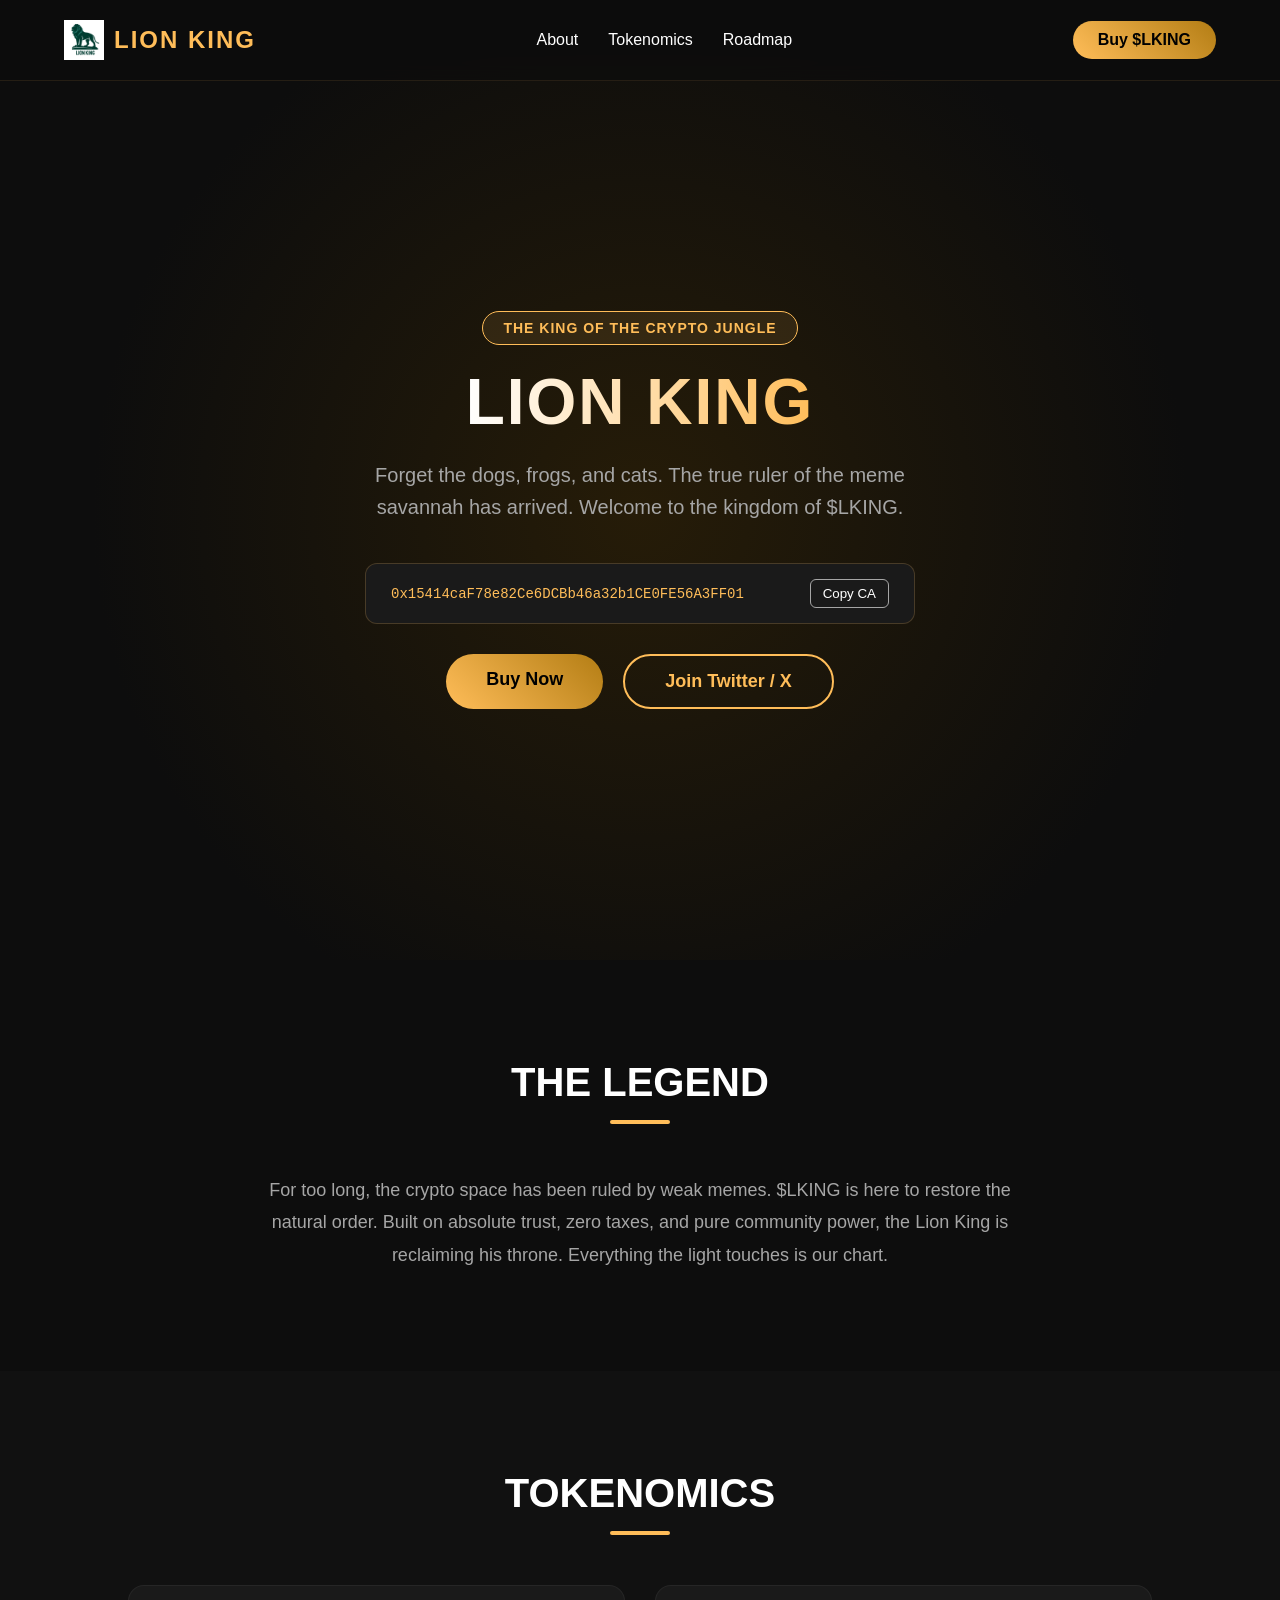
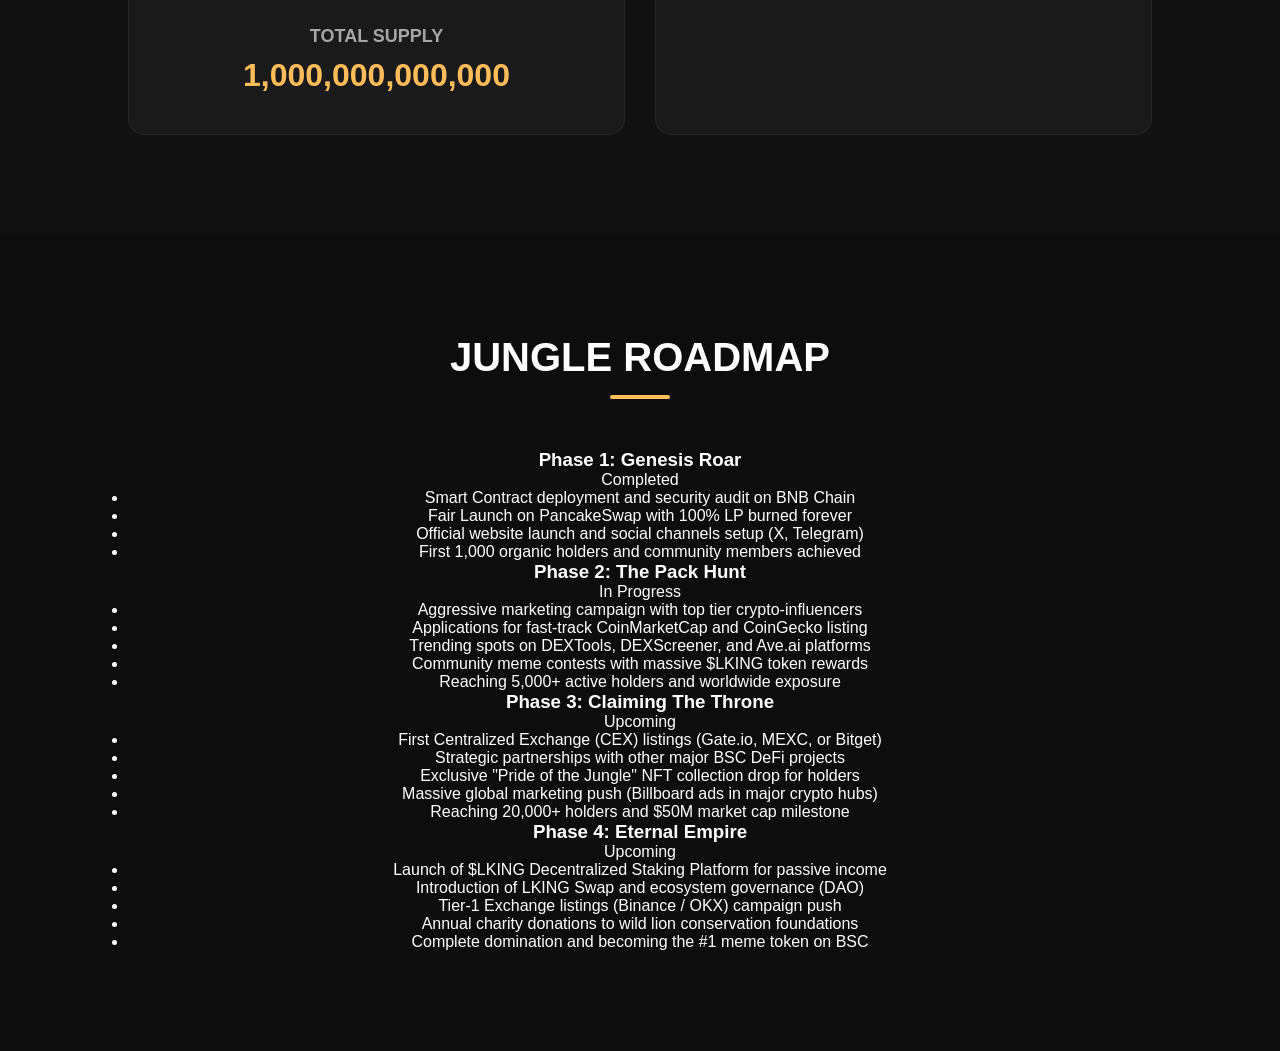
==== index.html @ 3ff4e8a4 "Update index.html" ====
<!DOCTYPE html>
<html lang="en">
<head>
    <meta charset="UTF-8">
    <meta name="viewport" content="width=device-width, initial-scale=1.0">
    <title> 
        <link rel="icon" type="image/png" href="Logo200x200png.png"> LION KING ($LKING) — The True King of Crypto Jungle</title>
    <style>
        :root {
            --gold: #ffbd59;
            --dark-gold: #b37d14;
            --bg-dark: #0d0d0d;
            --card-bg: #1a1a1a;
            --text-light: #ffffff;
            --text-gray: #a6a6a6;
        }

        * {
            margin: 0;
            padding: 0;
            box-sizing: border-box;
            font-family: 'Segoe UI', Tahoma, Geneva, Verdana, sans-serif;
            scroll-behavior: smooth;
        }

        body {
            background-color: var(--bg-dark);
            color: var(--text-light);
            overflow-x: hidden;
        }

        /* Navigation */
        nav {
            display: flex;
            justify-content: space-between;
            align-items: center;
            padding: 20px 5%;
            background: rgba(13, 13, 13, 0.8);
            backdrop-filter: blur(10px);
            position: fixed;
            width: 100%;
            top: 0;
            z-index: 1000;
            border-bottom: 1px solid rgba(255, 189, 89, 0.1);
        }

        .logo {
            font-size: 24px;
            font-weight: bold;
            color: var(--gold);
            text-transform: uppercase;
            letter-spacing: 2px;
        }

        .nav-links {
            display: flex;
            list-style: none;
            gap: 30px;
        }

        .nav-links a {
            color: var(--text-light);
            text-decoration: none;
            font-weight: 500;
            transition: color 0.3s;
        }

        .nav-links a:hover {
            color: var(--gold);
        }

        .btn-buy {
            background: linear-gradient(45deg, var(--gold), var(--dark-gold));
            color: #000;
            padding: 10px 25px;
            border-radius: 50px;
            text-decoration: none;
            font-weight: bold;
            transition: transform 0.3s, box-shadow 0.3s;
        }

        .btn-buy:hover {
            transform: translateY(-2px);
            box-shadow: 0 5px 15px rgba(255, 189, 89, 0.4);
        }

        /* Hero Section */
        .hero {
            min-height: 100vh;
            display: flex;
            flex-direction: column;
            justify-content: center;
            align-items: center;
            text-align: center;
            padding: 0 20px;
            background: radial-gradient(circle at center, #261c08 0%, var(--bg-dark) 70%);
            margin-top: 60px;
        }

        .hero-badge {
            background: rgba(255, 189, 89, 0.1);
            border: 1px solid var(--gold);
            color: var(--gold);
            padding: 8px 20px;
            border-radius: 30px;
            font-size: 14px;
            font-weight: bold;
            margin-bottom: 20px;
            letter-spacing: 1px;
        }

        .hero h1 {
            font-size: 64px;
            font-weight: 900;
            text-transform: uppercase;
            letter-spacing: 2px;
            margin-bottom: 20px;
            background: linear-gradient(to right, #fff, var(--gold));
            -webkit-background-clip: text;
            -webkit-text-fill-color: transparent;
        }

        .hero p {
            font-size: 20px;
            color: var(--text-gray);
            max-width: 600px;
            margin-bottom: 40px;
            line-height: 1.6;
        }

        /* CA Container */
        .ca-container {
            background: var(--card-bg);
            border: 1px solid rgba(255, 189, 89, 0.2);
            padding: 15px 25px;
            border-radius: 12px;
            display: flex;
            align-items: center;
            gap: 15px;
            max-width: 550px;
            width: 100%;
            justify-content: space-between;
            margin-bottom: 30px;
        }

        .ca-text {
            font-family: monospace;
            color: var(--gold);
            font-size: 14px;
            overflow: hidden;
            text-overflow: ellipsis;
            white-space: nowrap;
        }

        .btn-copy {
            background: transparent;
            border: 1px solid var(--text-gray);
            color: var(--text-light);
            padding: 6px 12px;
            border-radius: 6px;
            cursor: pointer;
            transition: all 0.3s;
        }

        .btn-copy:hover {
            background: var(--gold);
            color: #000;
            border-color: var(--gold);
        }

        /* About Section */
        .section {
            padding: 100px 10%;
            text-align: center;
        }

        .section-title {
            font-size: 40px;
            text-transform: uppercase;
            margin-bottom: 50px;
            position: relative;
        }

        .section-title::after {
            content: '';
            display: block;
            width: 60px;
            height: 4px;
            background: var(--gold);
            margin: 15px auto 0;
            border-radius: 2px;
        }

        .about-text {
            font-size: 18px;
            color: var(--text-gray);
            max-width: 800px;
            margin: 0 auto;
            line-height: 1.8;
        }

        /* Tokenomics Grid */
        .tokenomics-grid {
            display: grid;
            grid-template-columns: repeat(auto-fit, minmax(250px, 1fr));
            gap: 30px;
            margin-top: 40px;
        }

        .token-card {
            background: var(--card-bg);
            padding: 40px 30px;
            border-radius: 16px;
            border: 1px solid rgba(255, 255, 255, 0.05);
            transition: transform 0.3s, border-color 0.3s;
        }

        .token-card:hover {
            transform: translateY(-5px);
            border-color: rgba(255, 189, 89, 0.3);
        }

        .token-card h3 {
            font-size: 18px;
            color: var(--text-gray);
            text-transform: uppercase;
            margin-bottom: 10px;
        }

        .token-card p {
            font-size: 32px;
            font-weight: bold;
            color: var(--gold);
        }

        /* Roadmap Timeline */
        .roadmap-list {
            max-width: 700px;
            margin: 0 auto;
            text-align: left;
        }

        .roadmap-step {
            background: var(--card-bg);
            padding: 25px;
            border-radius: 12px;
            margin-bottom: 20px;
            border-left: 5px solid var(--gold);
        }

        .roadmap-step h3 {
            color: var(--gold);
            margin-bottom: 10px;
            font-size: 20px;
        }

        .roadmap-step ul {
            list-style-position: inside;
            color: var(--text-gray);
            line-height: 1.6;
        }

        /* Footer */
        footer {
            background: #050505;
            padding: 40px 5%;
            text-align: center;
            border-top: 1px solid rgba(255, 255, 255, 0.05);
            color: var(--text-gray);
            font-size: 14px;
        }

        .footer-links {
            display: flex;
            justify-content: center;
            gap: 20px;
            margin-bottom: 20px;
        }

        .footer-links a {
            color: var(--text-light);
            text-decoration: none;
        }

        .footer-links a:hover {
            color: var(--gold);
        }

        /* Responsive Design */
        @media (max-width: 768px) {
            .nav-links, .btn-buy-nav { display: none; }
            .hero h1 { font-size: 40px; }
            .hero p { font-size: 16px; }
            .section { padding: 60px 5%; }
        }
    </style>
</head>
<body>

    <!-- Navigation -->
        <!-- Navigation -->
    <nav>
        <div class="logo" style="display: flex; align-items: center; gap: 10px;">
            <img src="Logo200x200png.png" alt="Lion King Logo" style="height: 40px; width: auto; object-fit: contain;">
            <span>Lion King</span>
        </div>
        <ul class="nav-links">
            <li><a href="#about">About</a></li>
            <li><a href="#tokenomics">Tokenomics</a></li>
            <li><a href="#roadmap">Roadmap</a></li>
        </ul>
        <a href="buytoken.html" target="_blank" class="btn-buy btn-buy-nav">Buy $LKING</a>
    </nav>

    <!-- Hero Section -->
    <header class="hero">
        <div class="hero-badge">THE KING OF THE CRYPTO JUNGLE</div>
        <h1>LION KING</h1>
        <p>Forget the dogs, frogs, and cats. The true ruler of the meme savannah has arrived. Welcome to the kingdom of $LKING.</p>
        
        <!-- Contract Address Box -->
        <div class="ca-container">
            <span class="ca-text" id="caToken">0x15414caF78e82Ce6DCBb46a32b1CE0FE56A3FF01</span>
            <button class="btn-copy" onclick="copyCA()">Copy CA</button>
        </div>

        <div style="display: flex; gap: 20px;">
            <a href="buytoken.html" target="_blank" class="btn-buy" style="padding: 15px 40px; font-size: 18px;">Buy Now</a>
            <a href="https://x.com/LKING_Coin" target="_blank" class="btn-buy" style="padding: 15px 40px; font-size: 18px; background: transparent; border: 2px solid var(--gold); color: var(--gold);">Join Twitter / X</a>
        </div>
    </header>

    <!-- About Section -->
    <section class="section" id="about">
        <h2 class="section-title">The Legend</h2>
        <p class="about-text">
            For too long, the crypto space has been ruled by weak memes. $LKING is here to restore the natural order. Built on absolute trust, zero taxes, and pure community power, the Lion King is reclaiming his throne. Everything the light touches is our chart.
        </p>
    </section>

    <!-- Tokenomics Section -->
    <section class="section" id="tokenomics" style="background-color: #111111;">
        <h2 class="section-title">Tokenomics</h2>
        <div class="tokenomics-grid">
            <div class="token-card">
                <h3>Total Supply</h3>
                <p>1,000,000,000,000</p>
            </div>
            <div class="token-card"></div>
    </section>            
    <!-- Beautiful New Roadmap Section -->
    <section id="roadmap" class="section">
        <h2 class="section-title">Jungle Roadmap</h2>
        <div class="roadmap-container">
            
            <!-- Phase 1 -->
            <div class="roadmap-item completed">
                <div class="roadmap-dot"></div>
                <div class="roadmap-box">
                    <div class="roadmap-header">
                        <h3>Phase 1: Genesis Roar</h3>
                        <span class="status-badge done">Completed</span>
                    </div>
                    <ul>
                        <li>Smart Contract deployment and security audit on BNB Chain</li>
                        <li>Fair Launch on PancakeSwap with 100% LP burned forever</li>
                        <li>Official website launch and social channels setup (X, Telegram)</li>
                        <li>First 1,000 organic holders and community members achieved</li>
                    </ul>
                </div>
            </div>

            <!-- Phase 2 -->
            <div class="roadmap-item">
                <div class="roadmap-dot"></div>
                <div class="roadmap-box">
                    <div class="roadmap-header">
                        <h3>Phase 2: The Pack Hunt</h3>
                        <span class="status-badge active">In Progress</span>
                    </div>
                    <ul>
                        <li>Aggressive marketing campaign with top tier crypto-influencers</li>
                        <li>Applications for fast-track CoinMarketCap and CoinGecko listing</li>
                        <li>Trending spots on DEXTools, DEXScreener, and Ave.ai platforms</li>
                        <li>Community meme contests with massive $LKING token rewards</li>
                        <li>Reaching 5,000+ active holders and worldwide exposure</li>
                    </ul>
                </div>
            </div>

            <!-- Phase 3 -->
            <div class="roadmap-item upcoming">
                <div class="roadmap-dot"></div>
                <div class="roadmap-box">
                    <div class="roadmap-header">
                        <h3>Phase 3: Claiming The Throne</h3>
                        <span class="status-badge upcoming">Upcoming</span>
                    </div>
                    <ul>
                        <li>First Centralized Exchange (CEX) listings (Gate.io, MEXC, or Bitget)</li>
                        <li>Strategic partnerships with other major BSC DeFi projects</li>
                        <li>Exclusive "Pride of the Jungle" NFT collection drop for holders</li>
                        <li>Massive global marketing push (Billboard ads in major crypto hubs)</li>
                        <li>Reaching 20,000+ holders and $50M market cap milestone</li>
                    </ul>
                </div>
            </div>

            <!-- Phase 4 -->
            <div class="roadmap-item upcoming">
                <div class="roadmap-dot"></div>
                <div class="roadmap-box">
                    <div class="roadmap-header">
                        <h3>Phase 4: Eternal Empire</h3>
                        <span class="status-badge upcoming">Upcoming</span>
                    </div>
                    <ul>
                        <li>Launch of $LKING Decentralized Staking Platform for passive income</li>
                        <li>Introduction of LKING Swap and ecosystem governance (DAO)</li>
                        <li>Tier-1 Exchange listings (Binance / OKX) campaign push</li>
                        <li>Annual charity donations to wild lion conservation foundations</li>
                        <li>Complete domination and becoming the #1 meme token on BSC</li>
                    </ul>
                </div>
            </div>

        </div>
    </section>
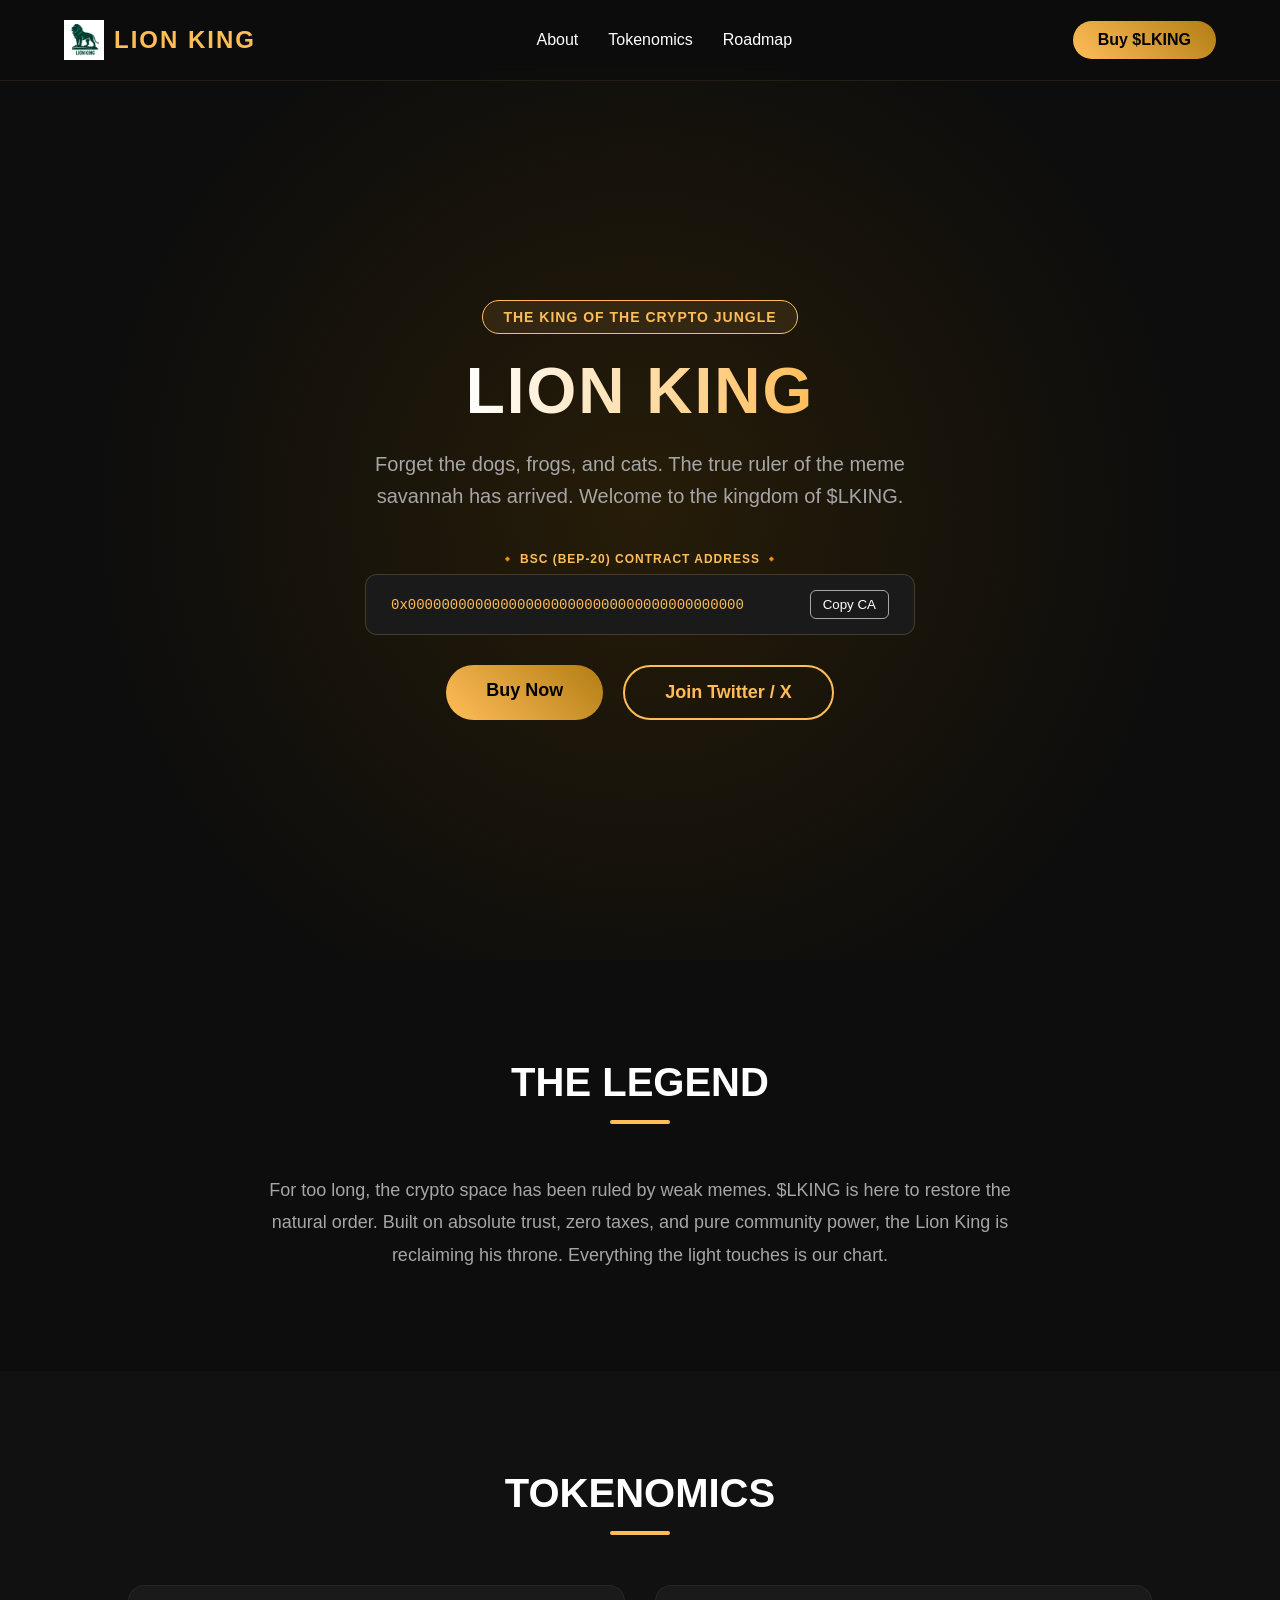
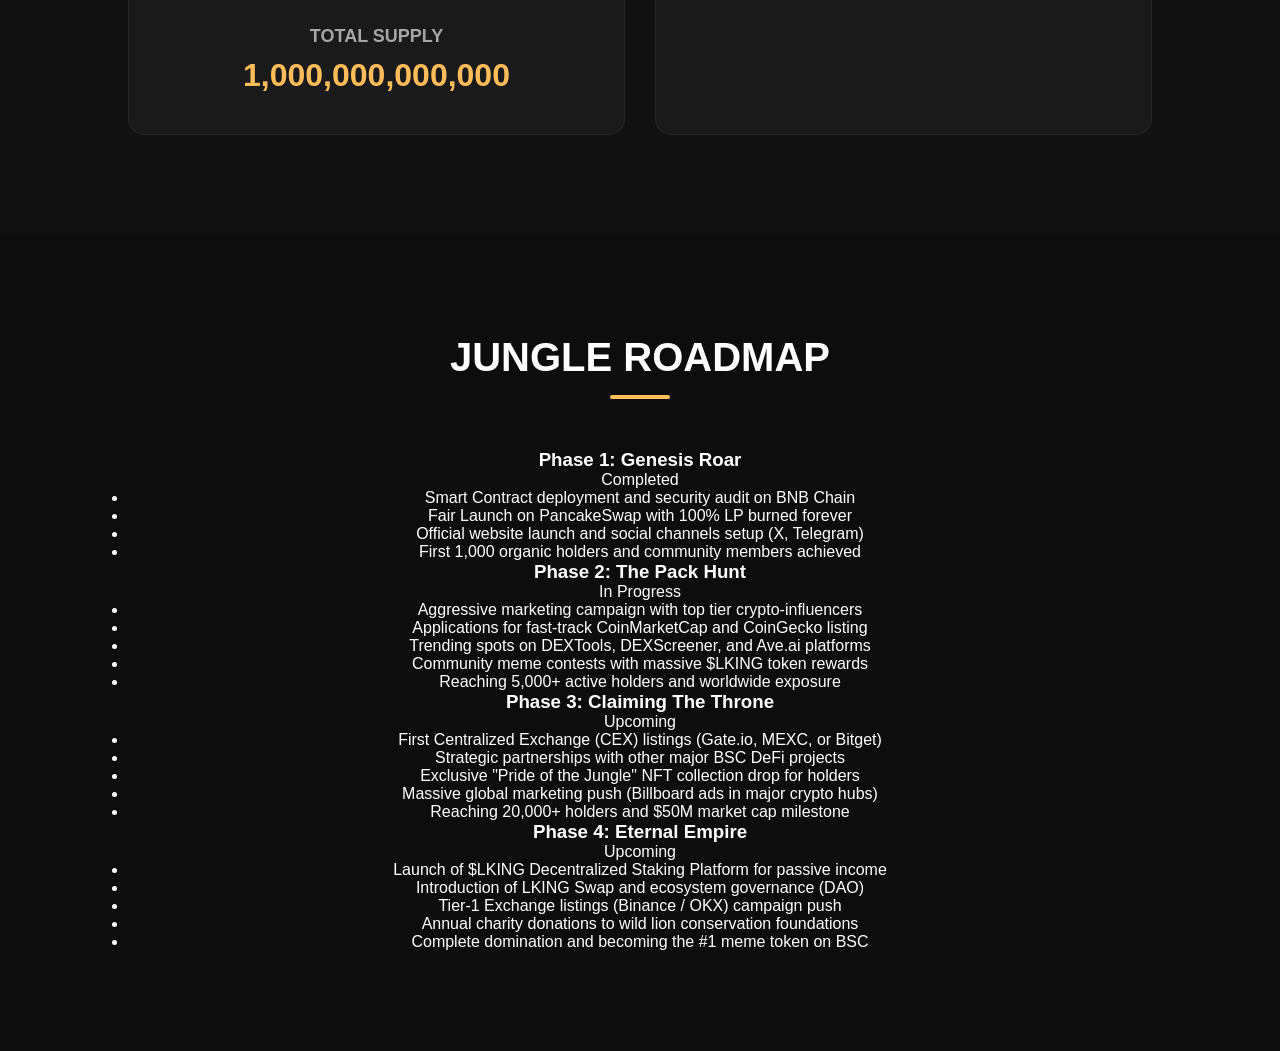
==== commit 21c32c83: "Update index.html" ====
--- a/index.html
+++ b/index.html
@@ -318,10 +318,15 @@
         <h1>LION KING</h1>
         <p>Forget the dogs, frogs, and cats. The true ruler of the meme savannah has arrived. Welcome to the kingdom of $LKING.</p>
         
-        <!-- Contract Address Box -->
-        <div class="ca-container">
-            <span class="ca-text" id="caToken">0x15414caF78e82Ce6DCBb46a32b1CE0FE56A3FF01</span>
-            <button class="btn-copy" onclick="copyCA()">Copy CA</button>
+       <!-- Contract Address Container -->
+        <div style="text-align: center; margin-bottom: 30px; width: 100%; max-width: 550px;">
+            <div style="font-size: 12px; color: var(--gold); text-transform: uppercase; letter-spacing: 1px; margin-bottom: 8px; font-weight: bold;">
+                🔸 BSC (BEP-20) Contract Address 🔸
+            </div>
+            <div class="ca-container" style="margin-bottom: 0;">
+                <span class="ca-text" id="ca-value">0x0000000000000000000000000000000000000000</span>
+                <button class="btn-copy" id="btn-copy">Copy CA</button>
+            </div>
         </div>
 
         <div style="display: flex; gap: 20px;">
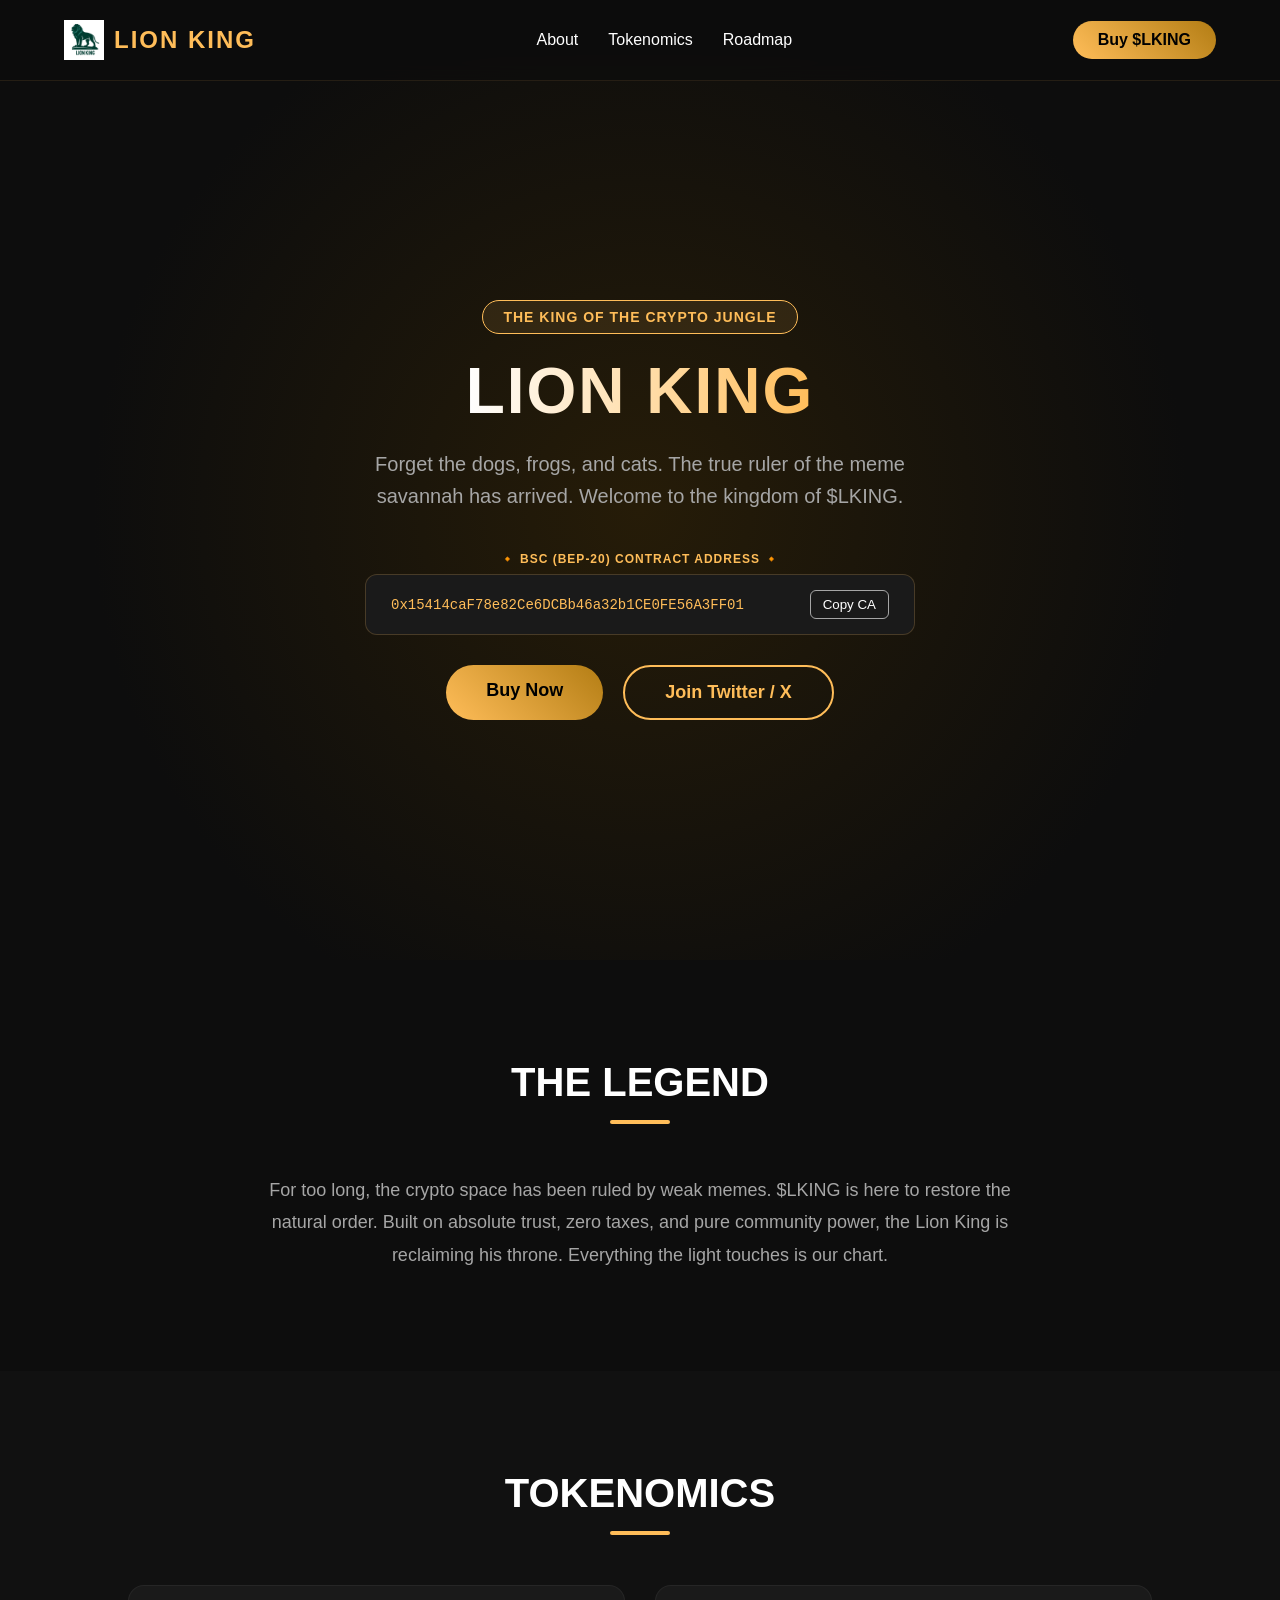
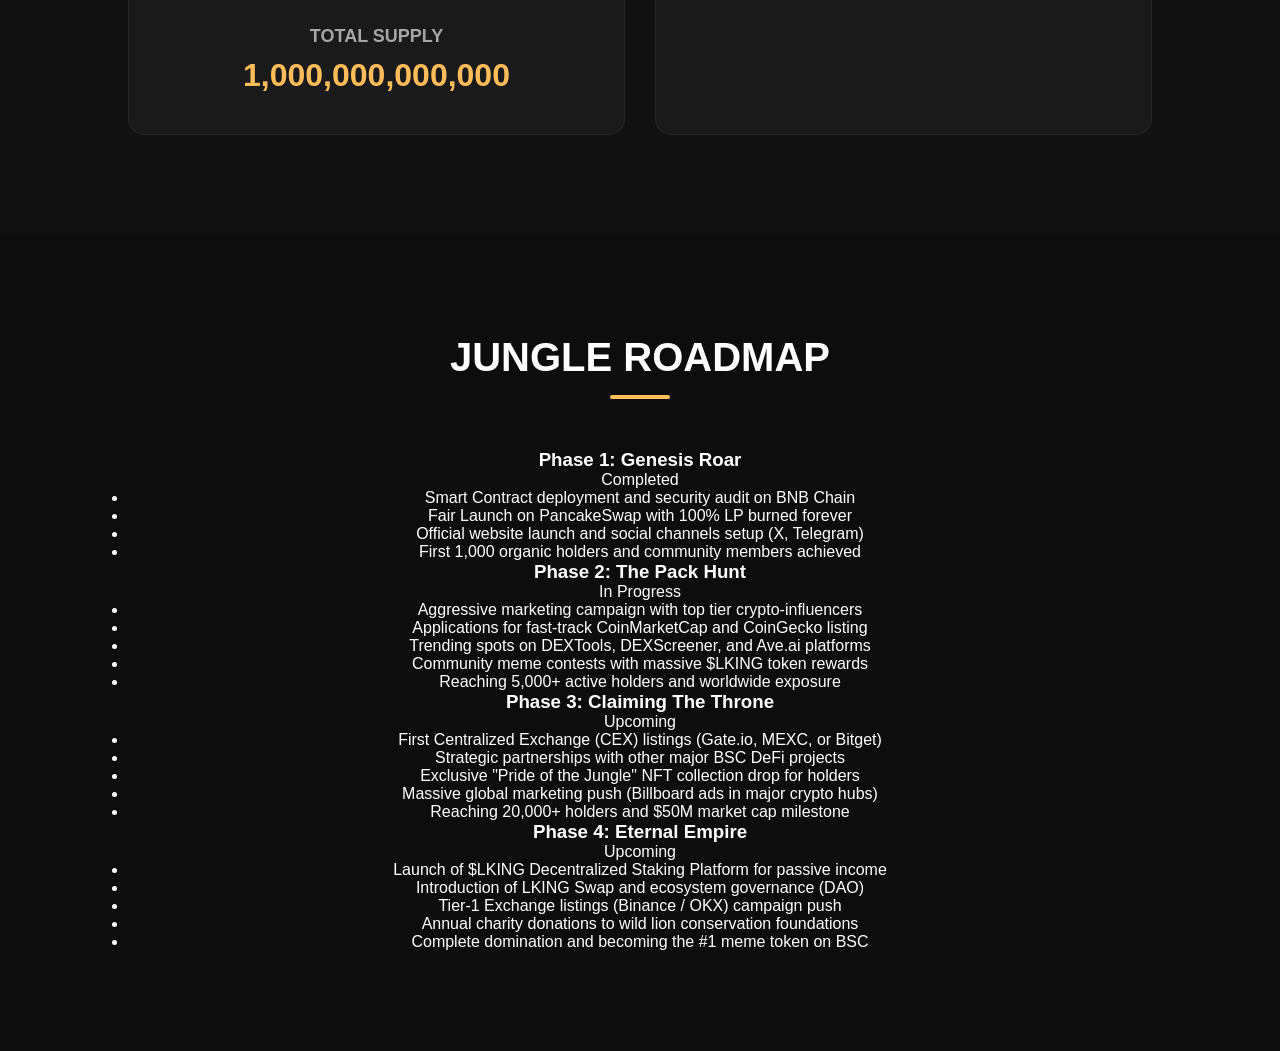
==== commit b97978a0: "Update index.html" ====
--- a/index.html
+++ b/index.html
@@ -324,7 +324,7 @@
                 🔸 BSC (BEP-20) Contract Address 🔸
             </div>
             <div class="ca-container" style="margin-bottom: 0;">
-                <span class="ca-text" id="ca-value">0x0000000000000000000000000000000000000000</span>
+                <span class="ca-text" id="ca-value">0x15414caF78e82Ce6DCBb46a32b1CE0FE56A3FF01</span>
                 <button class="btn-copy" id="btn-copy">Copy CA</button>
             </div>
         </div>
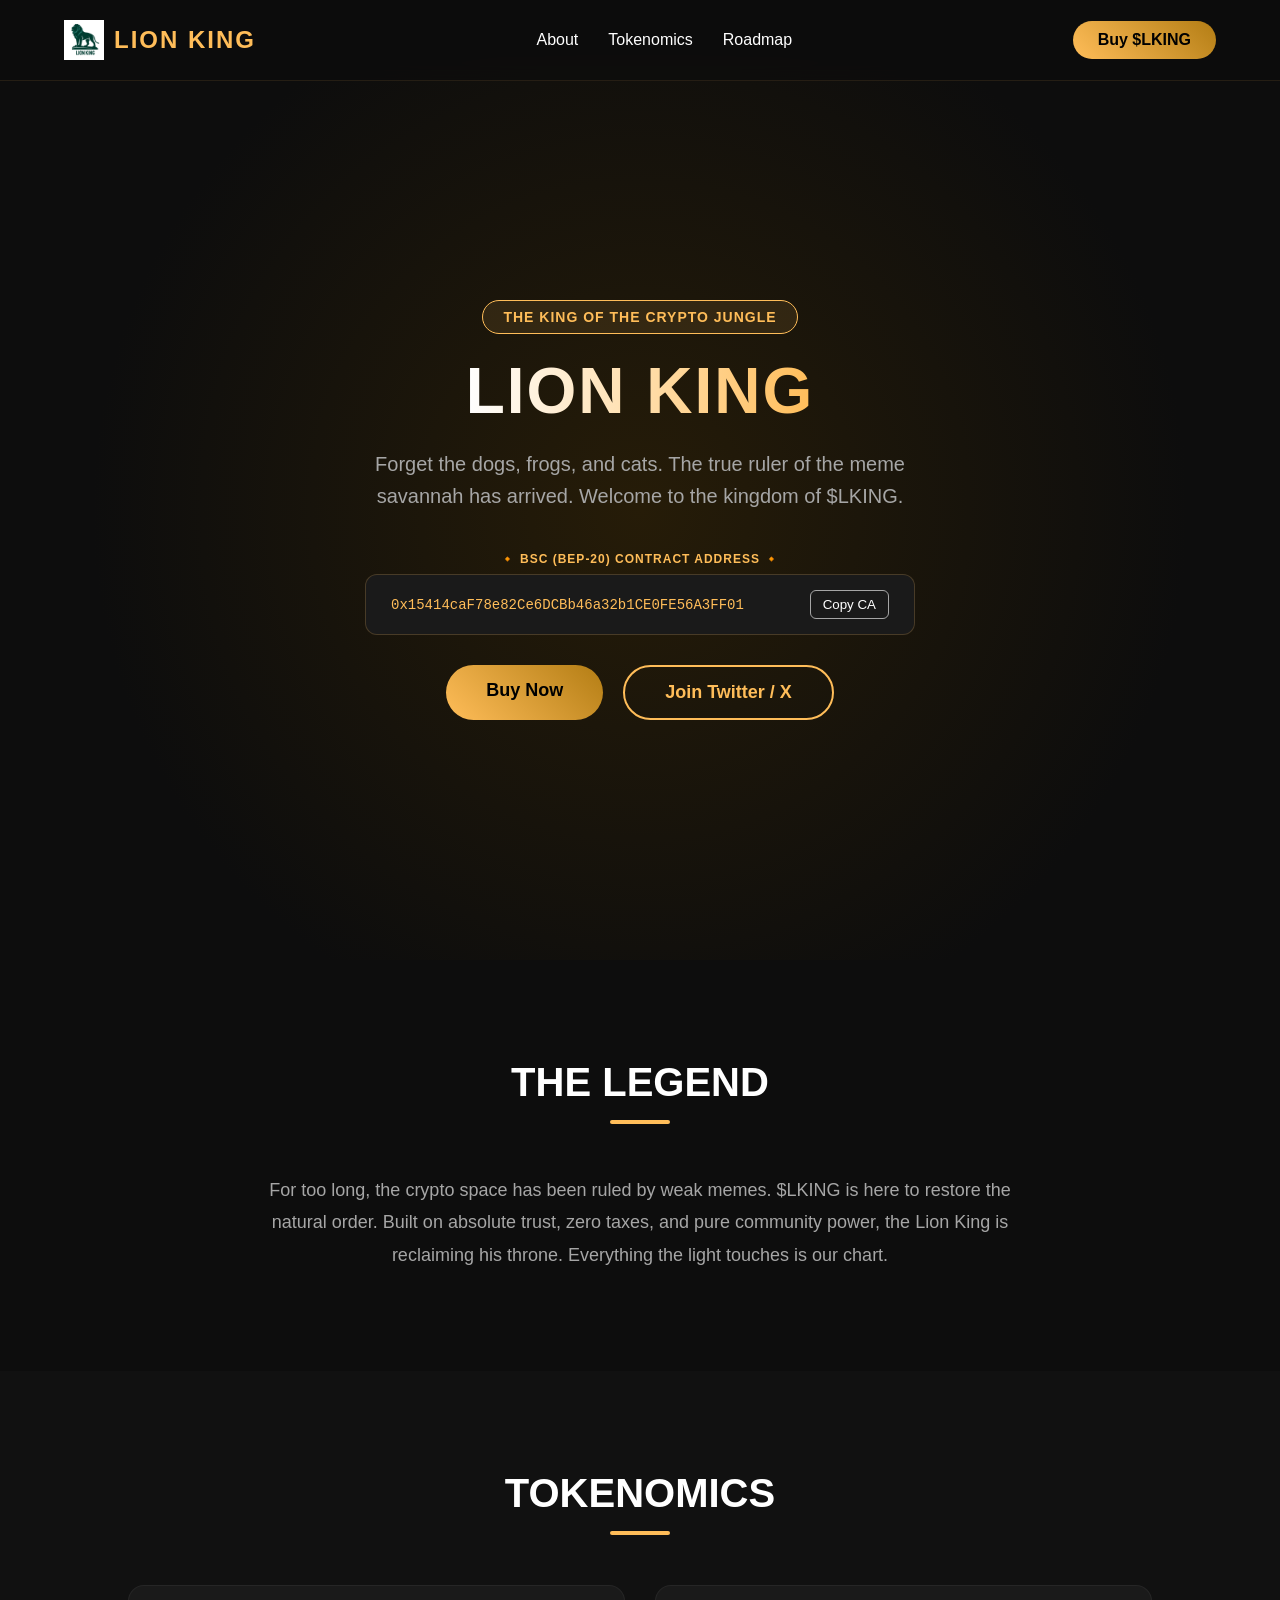
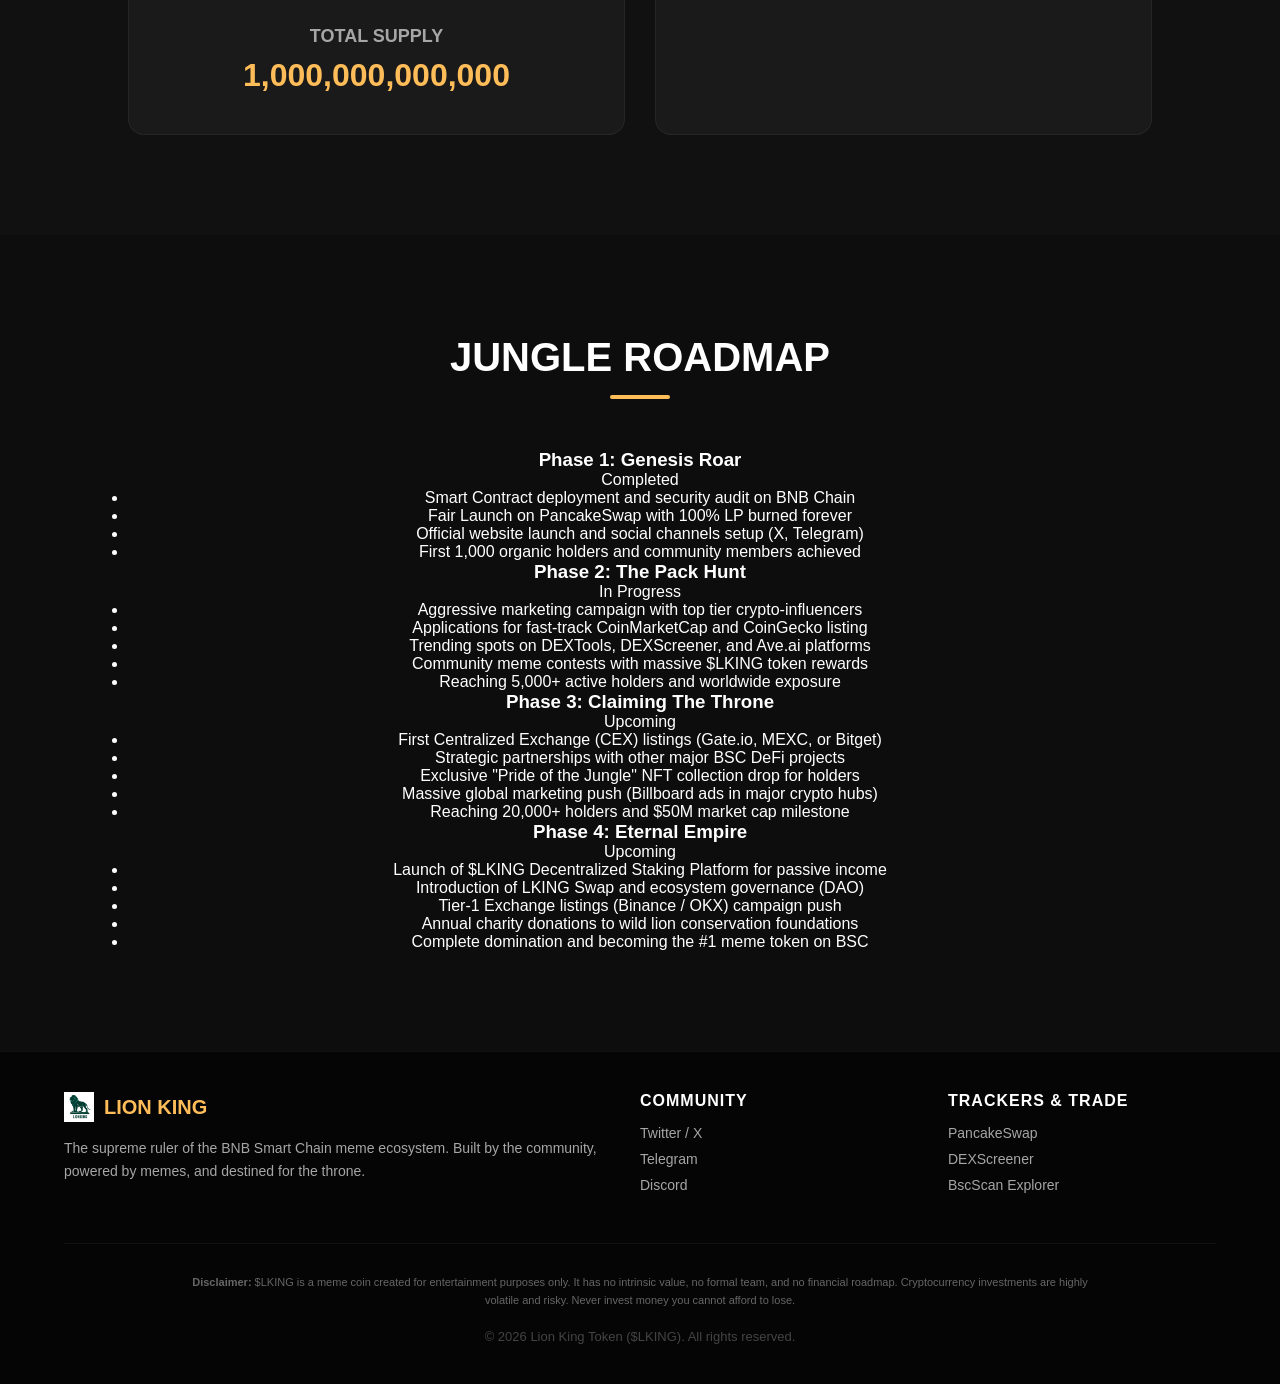
==== commit 2cd814cc: "Update index.html" ====
--- a/index.html
+++ b/index.html
@@ -3,9 +3,110 @@
 <head>
     <meta charset="UTF-8">
     <meta name="viewport" content="width=device-width, initial-scale=1.0">
-    <title> 
-        <link rel="icon" type="image/png" href="Logo200x200png.png"> LION KING ($LKING) — The True King of Crypto Jungle</title>
+    
+        <!-- Логотип для вкладки браузера (Favicon) -->
+    <link rel="icon" type="image/png" sizes="32x32" href="Logo200x200png.png">
+    <link rel="icon" type="image/png" sizes="16x16" href="Logo200x200png.png">
+    <link rel="apple-touch-icon" href="Logo200x200png.png">
+
+    <title>LION KING ($LKING) — The True King of Crypto Jungle</title>
+    
     <style>
+                /* Advanced Footer Styles */
+        footer {
+            background: #050505;
+            padding: 60px 5% 30px;
+            border-top: 1px solid rgba(255, 189, 89, 0.1);
+            color: var(--text-gray);
+            font-size: 14px;
+        }
+
+        .footer-container {
+            display: grid;
+            grid-template-columns: 2fr repeat(2, 1fr);
+            gap: 40px;
+            max-width: 1200px;
+            margin: 0 auto 40px;
+            text-align: left;
+        }
+
+        .footer-brand h4 {
+            font-size: 20px;
+            color: var(--gold);
+            text-transform: uppercase;
+            margin-bottom: 15px;
+            display: flex;
+            align-items: center;
+            gap: 10px;
+        }
+
+        .footer-brand p {
+            line-height: 1.6;
+            font-size: 14px;
+        }
+
+        .footer-links-col h4 {
+            color: var(--text-light);
+            font-size: 16px;
+            text-transform: uppercase;
+            margin-bottom: 15px;
+            letter-spacing: 1px;
+        }
+
+        .footer-links-col ul {
+            list-style: none;
+        }
+
+        .footer-links-col li {
+            margin-bottom: 10px;
+        }
+
+        .footer-links-col a {
+            color: var(--text-gray);
+            text-decoration: none;
+            transition: color 0.3s;
+            display: inline-block;
+        }
+
+        .footer-links-col a:hover {
+            color: var(--gold);
+            transform: translateX(3px);
+        }
+
+        .footer-bottom {
+            border-top: 1px solid rgba(255, 255, 255, 0.05);
+            padding-top: 30px;
+            text-align: center;
+        }
+
+        .disclaimer {
+            font-size: 11px;
+            max-width: 900px;
+            margin: 0 auto 20px;
+            line-height: 1.6;
+            color: #666;
+        }
+
+        .copyright {
+            font-size: 13px;
+            color: #444;
+        }
+
+        /* Responsive Footer */
+        @media (max-width: 768px) {
+            .footer-container {
+                grid-template-columns: 1fr;
+                gap: 30px;
+                text-align: center;
+            }
+            .footer-brand h4 {
+                justify-content: center;
+            }
+            .footer-links-col a:hover {
+                transform: none;
+            }
+        }
+
         :root {
             --gold: #ffbd59;
             --dark-gold: #b37d14;
@@ -431,3 +532,72 @@
 
         </div>
     </section>
+
+        <!-- Script for Copying CA -->
+    <script>
+        const btnCopy = document.getElementById('btn-copy');
+        const caValue = document.getElementById('ca-value').innerText;
+
+        btnCopy.addEventListener('click', () => {
+            navigator.clipboard.writeText(caValue).then(() => {
+                btnCopy.innerText = 'Copied! ✅';
+                btnCopy.style.background = 'var(--gold)';
+                btnCopy.style.color = '#000';
+                btnCopy.style.borderColor = 'var(--gold)';
+                
+                setTimeout(() => {
+                    btnCopy.innerText = 'Copy CA';
+                    btnCopy.style.background = 'transparent';
+                    btnCopy.style.color = 'var(--text-light)';
+                    btnCopy.style.borderColor = 'var(--text-gray)';
+                }, 2000);
+            }).catch(err => {
+                console.error('Failed to copy text: ', err);
+                alert('Copy failed, please copy manually.');
+            });
+        });
+    </script>
+
+</body>
+        <!-- Advanced Footer Section -->
+    <footer>
+        <div class="footer-container">
+            <!-- Brand Column -->
+            <div class="footer-brand">
+                <h4>
+                    <img src="Logo200x200png.png" alt="LKING Logo" style="height: 30px; width: auto; object-fit: contain;">
+                    <span>Lion King</span>
+                </h4>
+                <p>The supreme ruler of the BNB Smart Chain meme ecosystem. Built by the community, powered by memes, and destined for the throne.</p>
+            </div>
+
+            <!-- Socials Column -->
+            <div class="footer-links-col">
+                <h4>Community</h4>
+                <ul>
+                    <li><a href="https://x.com/LKING_Coin" target="_blank">Twitter / X</a></li>
+                    <li><a href="https://telegram.org" target="_blank">Telegram</a></li>
+                    <li><a href="https://discord.com" target="_blank">Discord</a></li>
+                </ul>
+            </div>
+
+            <!-- Trackers Column -->
+            <div class="footer-links-col">
+                <h4>Trackers & Trade</h4>
+                <ul>
+                    <li><a href="https://pancakeswap.finance" target="_blank">PancakeSwap</a></li>
+                    <li><a href="https://dexscreener.com" target="_blank">DEXScreener</a></li>
+                    <li><a href="https://bscscan.com" target="_blank">BscScan Explorer</a></li>
+                </ul>
+            </div>
+        </div>
+
+        <!-- Bottom Copyright & Disclaimer -->
+        <div class="footer-bottom">
+            <p class="disclaimer">
+                <strong>Disclaimer:</strong> $LKING is a meme coin created for entertainment purposes only. It has no intrinsic value, no formal team, and no financial roadmap. Cryptocurrency investments are highly volatile and risky. Never invest money you cannot afford to lose.
+            </p>
+            <p class="copyright">&copy; 2026 Lion King Token ($LKING). All rights reserved.</p>
+        </div>
+    </footer>
+</html>
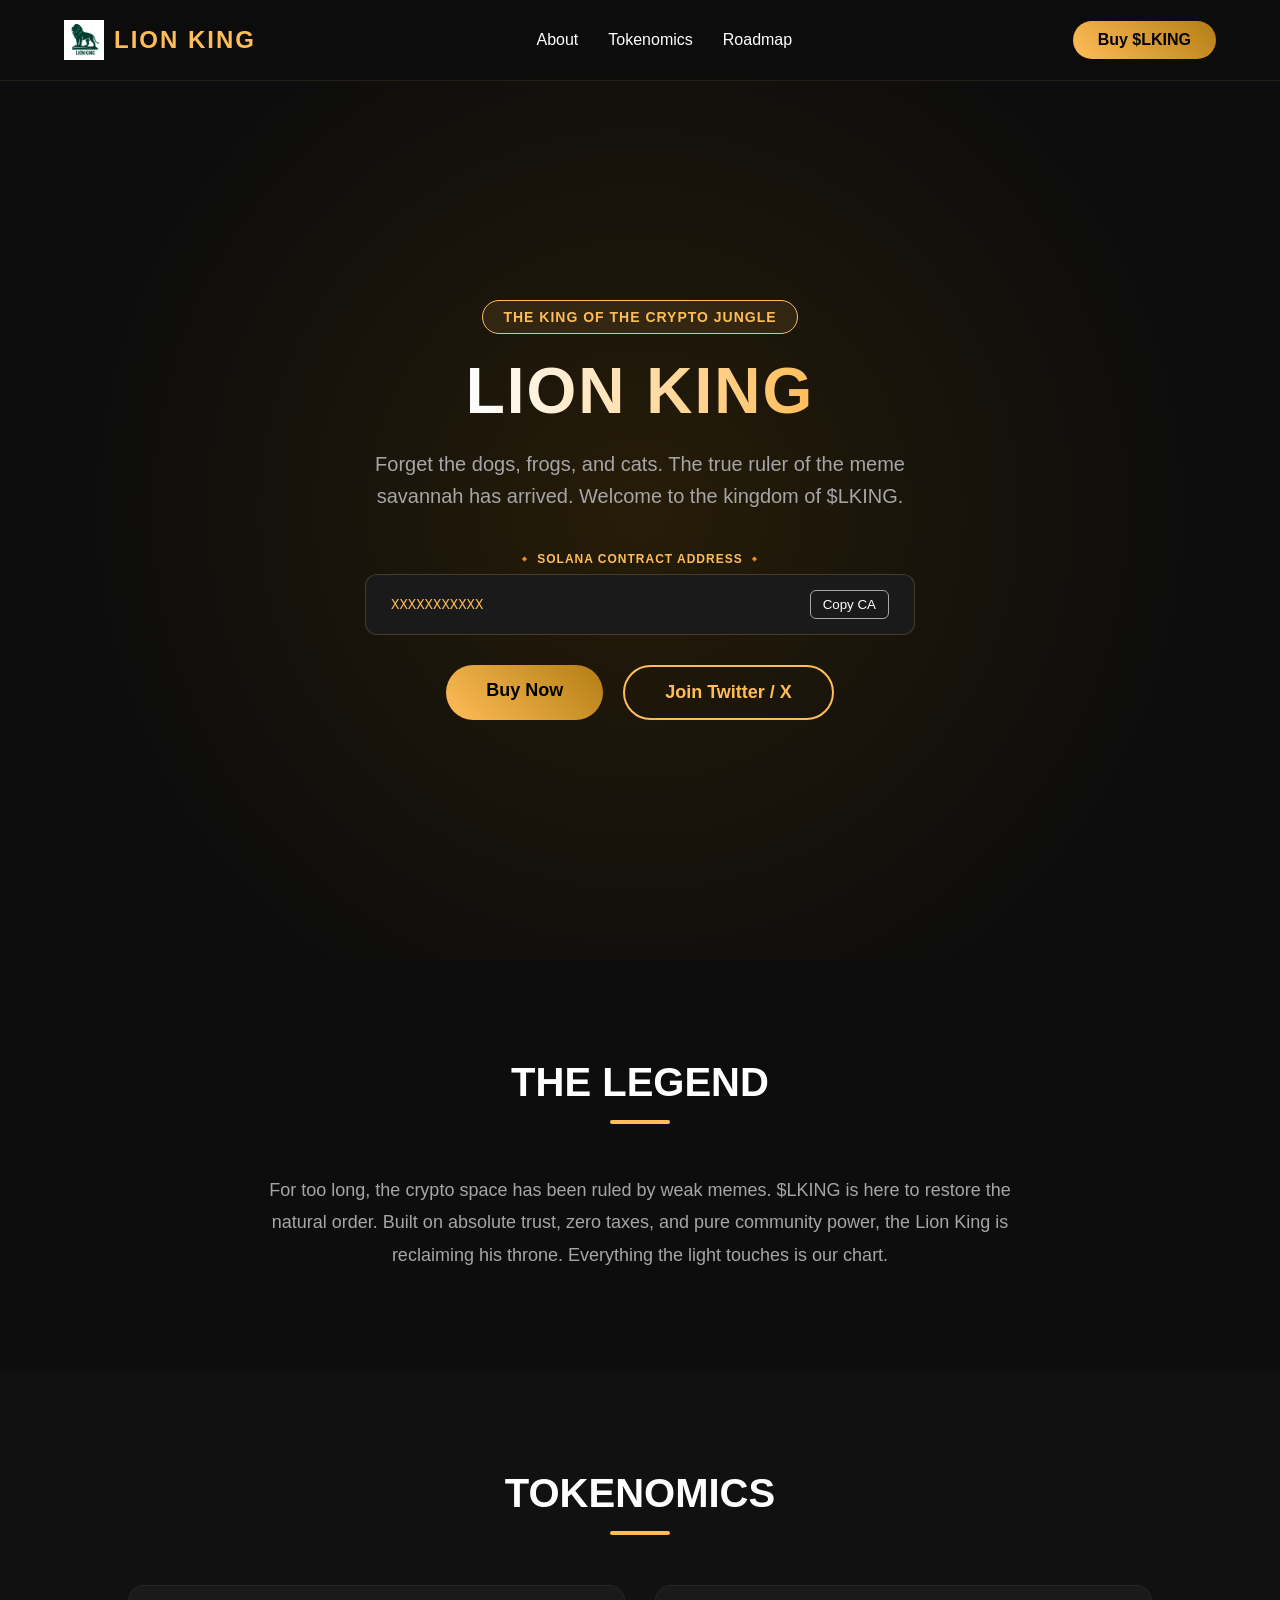
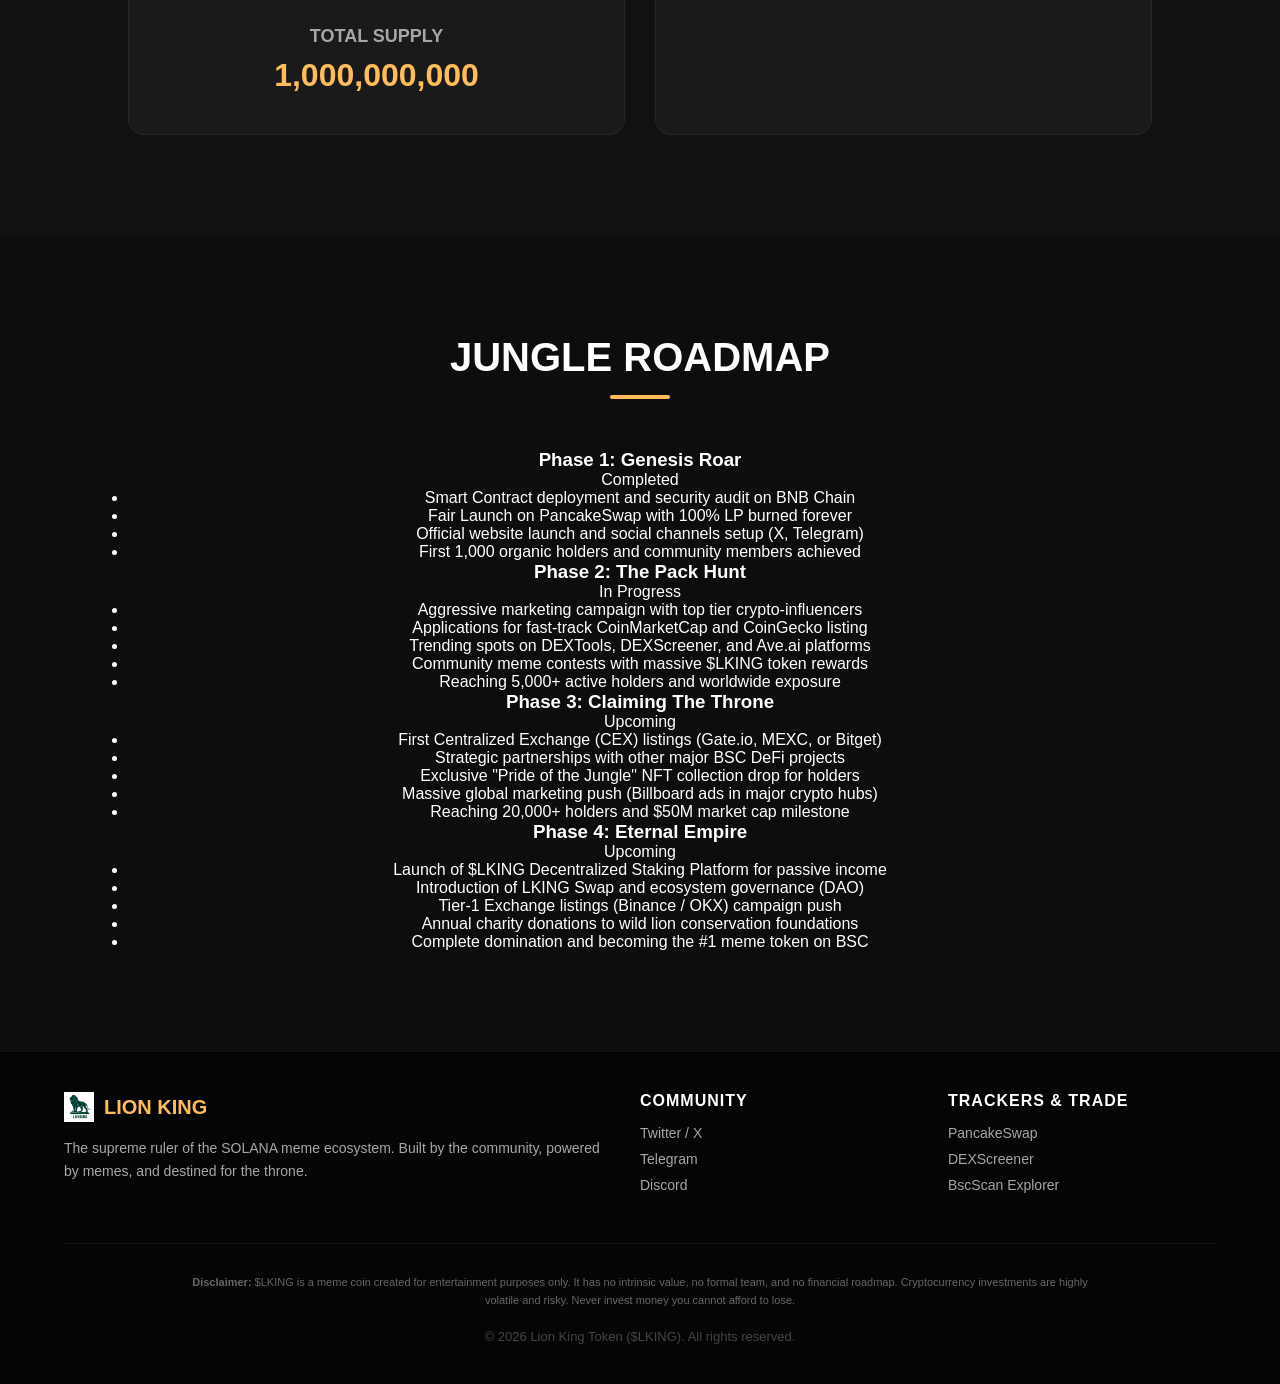
==== commit 3bb33fff: "Update index.html" ====
--- a/index.html
+++ b/index.html
@@ -2,8 +2,16 @@
 <html lang="en">
 <head>
     <meta charset="UTF-8">
-    <meta name="viewport" content="width=device-width, initial-scale=1.0">
-    
+    <meta name="viewport" content="width=device-width, initial-scale=1.0">    
+
+<script
+   src="https://cdn.markfi.xyz/scripts/analytics/0.11.24/cookie3.analytics.min.js"
+   integrity="sha384-ihnQ09PGDbDPthGB3QoQ2Heg2RwQIDyWkHkqxMzq91RPeP8OmydAZbQLgAakAOfI"
+   crossOrigin="anonymous"
+   async="true"
+   strategy="lazyOnload"
+   site-id="cebbe1d9-414b-4ef4-8b40-236f97437beb"
+></script>
         <!-- Логотип для вкладки браузера (Favicon) -->
     <link rel="icon" type="image/png" sizes="32x32" href="Logo200x200png.png">
     <link rel="icon" type="image/png" sizes="16x16" href="Logo200x200png.png">
@@ -410,7 +418,7 @@
             <li><a href="#tokenomics">Tokenomics</a></li>
             <li><a href="#roadmap">Roadmap</a></li>
         </ul>
-        <a href="buytoken.html" target="_blank" class="btn-buy btn-buy-nav">Buy $LKING</a>
+        <a href="https://lkingcoin.github.io/" target="_blank" class="btn-buy btn-buy-nav">Buy $LKING</a>
     </nav>
 
     <!-- Hero Section -->
@@ -422,16 +430,16 @@
        <!-- Contract Address Container -->
         <div style="text-align: center; margin-bottom: 30px; width: 100%; max-width: 550px;">
             <div style="font-size: 12px; color: var(--gold); text-transform: uppercase; letter-spacing: 1px; margin-bottom: 8px; font-weight: bold;">
-                🔸 BSC (BEP-20) Contract Address 🔸
+                🔸 SOLANA Contract Address 🔸
             </div>
             <div class="ca-container" style="margin-bottom: 0;">
-                <span class="ca-text" id="ca-value">0x15414caF78e82Ce6DCBb46a32b1CE0FE56A3FF01</span>
+                <span class="ca-text" id="ca-value">XXXXXXXXXXX</span>
                 <button class="btn-copy" id="btn-copy">Copy CA</button>
             </div>
         </div>
 
         <div style="display: flex; gap: 20px;">
-            <a href="buytoken.html" target="_blank" class="btn-buy" style="padding: 15px 40px; font-size: 18px;">Buy Now</a>
+            <a href="https://lkingcoin.github.io" target="_blank" class="btn-buy" style="padding: 15px 40px; font-size: 18px;">Buy Now</a>
             <a href="https://x.com/LKING_Coin" target="_blank" class="btn-buy" style="padding: 15px 40px; font-size: 18px; background: transparent; border: 2px solid var(--gold); color: var(--gold);">Join Twitter / X</a>
         </div>
     </header>
@@ -450,7 +458,7 @@
         <div class="tokenomics-grid">
             <div class="token-card">
                 <h3>Total Supply</h3>
-                <p>1,000,000,000,000</p>
+                <p>1,000,000,000</p>
             </div>
             <div class="token-card"></div>
     </section>            
@@ -568,7 +576,7 @@
                     <img src="Logo200x200png.png" alt="LKING Logo" style="height: 30px; width: auto; object-fit: contain;">
                     <span>Lion King</span>
                 </h4>
-                <p>The supreme ruler of the BNB Smart Chain meme ecosystem. Built by the community, powered by memes, and destined for the throne.</p>
+                <p>The supreme ruler of the SOLANA meme ecosystem. Built by the community, powered by memes, and destined for the throne.</p>
             </div>
 
             <!-- Socials Column -->
